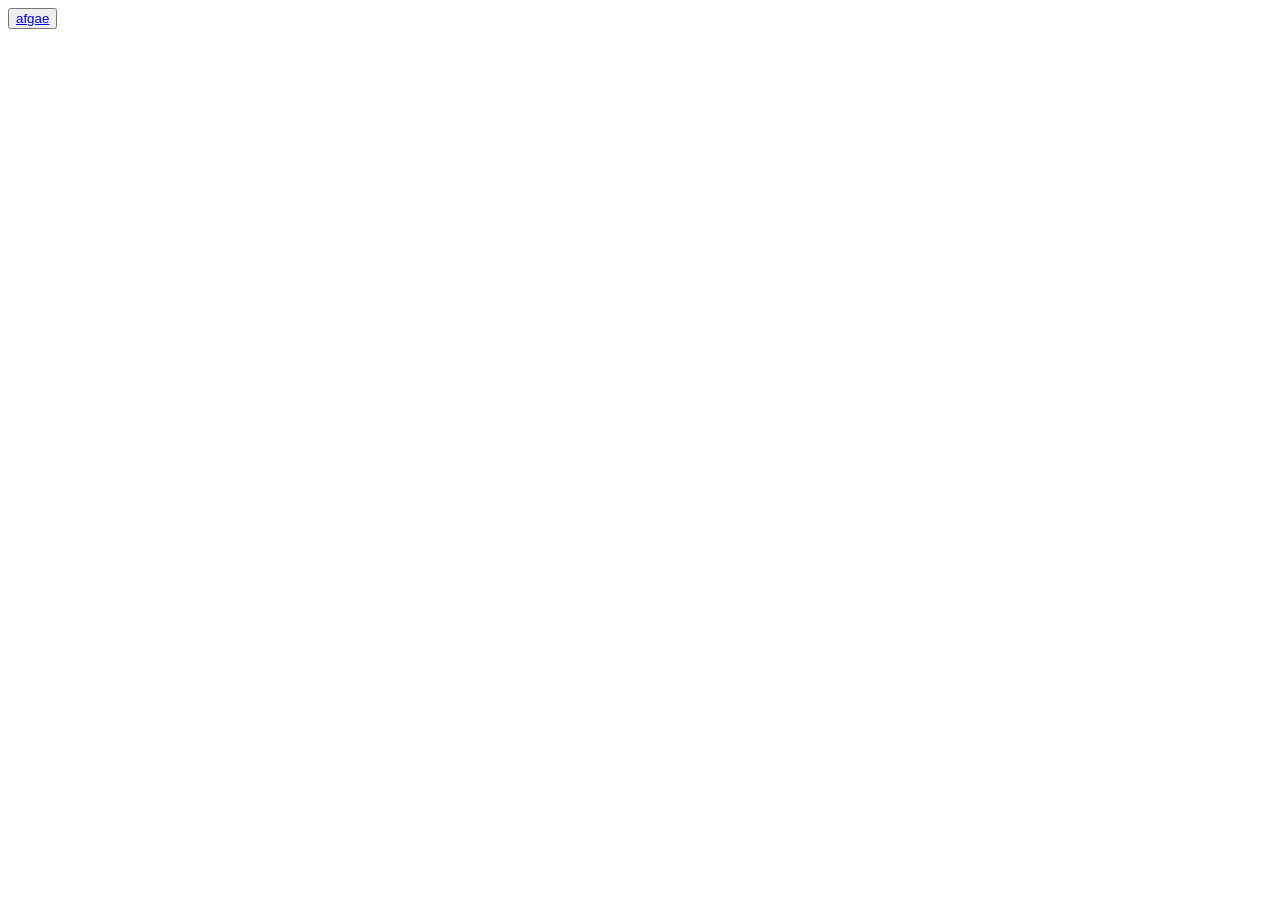
==== index.html @ 1c44e3d9 "Initial commit" ====
<!DOCTYPE html>
<html>
  <head>
    <title>Hypermedia Project 2</title>
    <link href="style.css" rel="stylesheet" />
    <script src="script.js"></script>
  </head>

  <body>
    <button>
      <a href="easy.html"> afgae </a>
    </button>
  </body>
</html>
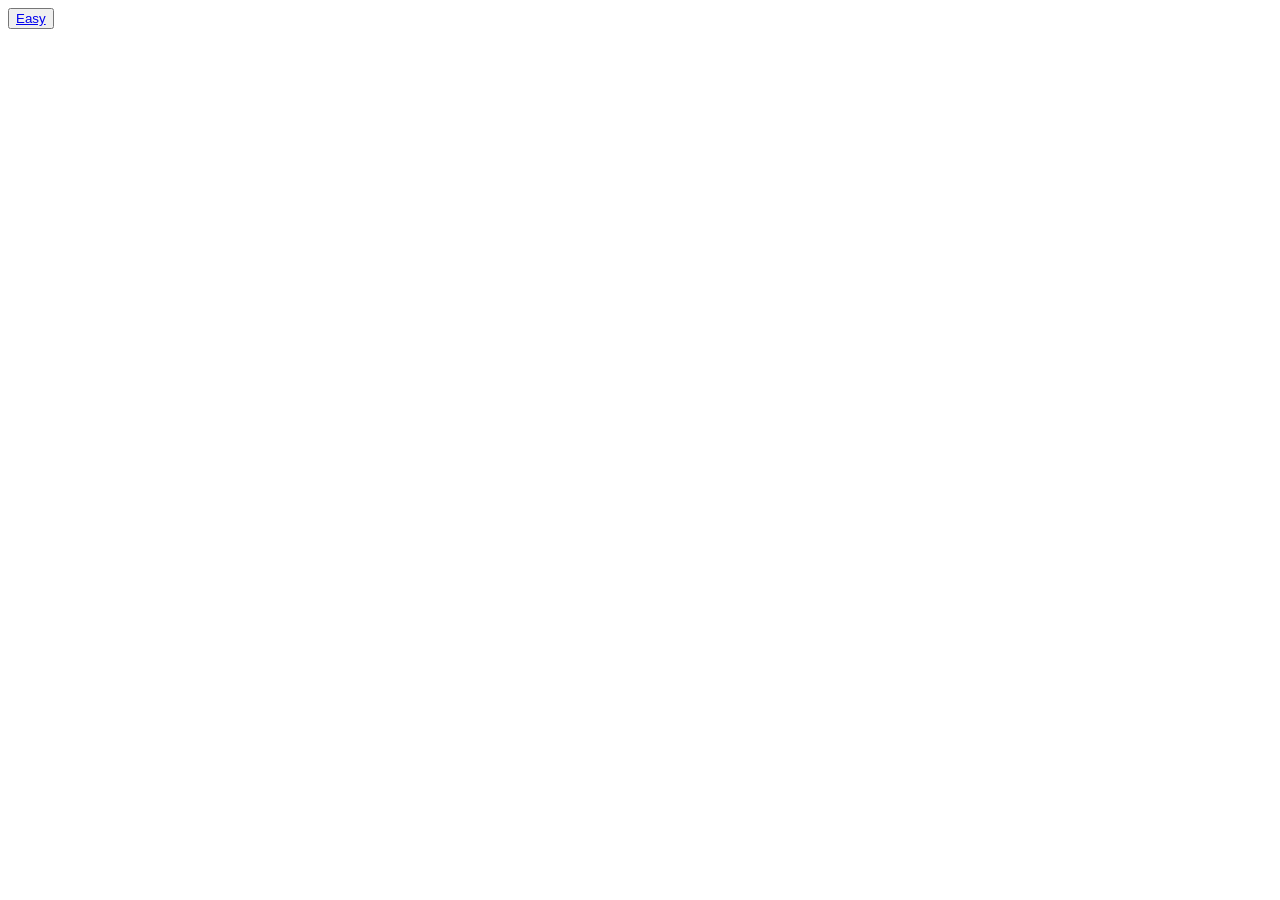
==== commit 8a853e03: "Being able to draw a board and cars and said board" ====
--- a/index.html
+++ b/index.html
@@ -1,4 +1,4 @@
-<!DOCTYPE html>
+<!doctype html>
 <html>
   <head>
     <title>Hypermedia Project 2</title>
@@ -8,7 +8,7 @@
 
   <body>
     <button>
-      <a href="easy.html"> afgae </a>
+      <a href="easy.html">Easy</a>
     </button>
   </body>
 </html>
--- a/style.css
+++ b/style.css
@@ -0,0 +1,25 @@
+#board {
+  border-color: red;
+  border-style: solid;
+  border-width: 5px;
+
+  position: relative;
+
+  display: grid;
+}
+
+.row {
+  display: flex;
+  flex-direction: row;
+}
+
+.cell {
+  width: 50px;
+  height: 50px;
+
+  outline: 1px solid blue;
+}
+
+.car {
+  position: absolute;
+}
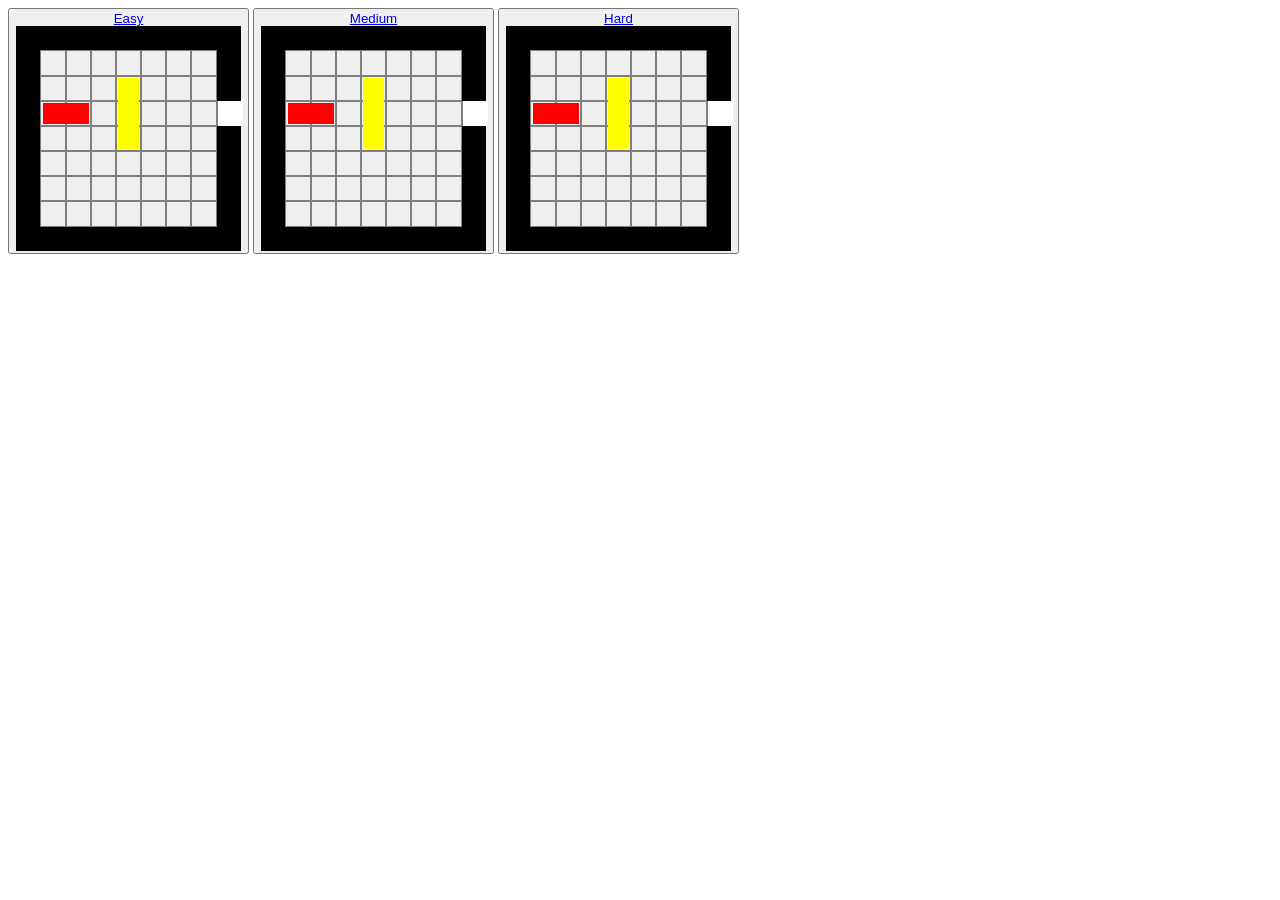
==== commit 9b9ecc22: "Template for other levels" ====
--- a/index.html
+++ b/index.html
@@ -4,11 +4,33 @@
     <title>Hypermedia Project 2</title>
     <link href="style.css" rel="stylesheet" />
     <script src="script.js"></script>
+    <script src="board.js"></script>
   </head>
 
-  <body>
+  <body
+    onload="
+      loadGame(EASY, 25, false, 'boardEasy');
+      loadGame(EASY, 25, false, 'boardMedium');
+      loadGame(EASY, 25, false, 'boardHard');
+    "
+  >
     <button>
-      <a href="easy.html">Easy</a>
+      <a href="easy.html">
+        Easy
+        <div class="board" id="boardEasy" draggable="false"></div>
+      </a>
+    </button>
+    <button>
+      <a href="medium.html">
+        Medium
+        <div class="board" id="boardMedium" draggable="false"></div>
+      </a>
+    </button>
+    <button>
+      <a href="hard.html">
+        Hard
+        <div class="board" id="boardHard" draggable="false"></div>
+      </a>
     </button>
   </body>
 </html>
--- a/style.css
+++ b/style.css
@@ -1,25 +1,34 @@
-#board {
-  border-color: red;
+.body {
+  background-color: white;
+}
+
+.board {
+  border-color: black;
   border-style: solid;
-  border-width: 5px;
 
   position: relative;
-
-  display: grid;
+  width: fit-content;
 }
 
 .row {
   display: flex;
   flex-direction: row;
+  width: fit-content;
 }
 
 .cell {
-  width: 50px;
-  height: 50px;
-
-  outline: 1px solid blue;
+  outline: 1px solid gray;
+  content: "test";
 }
 
 .car {
   position: absolute;
+  z-index: 20;
 }
+
+#exit {
+  background-color: white;
+  position: absolute;
+  z-index: 10;
+  border-left: 1px solid gray;
+}
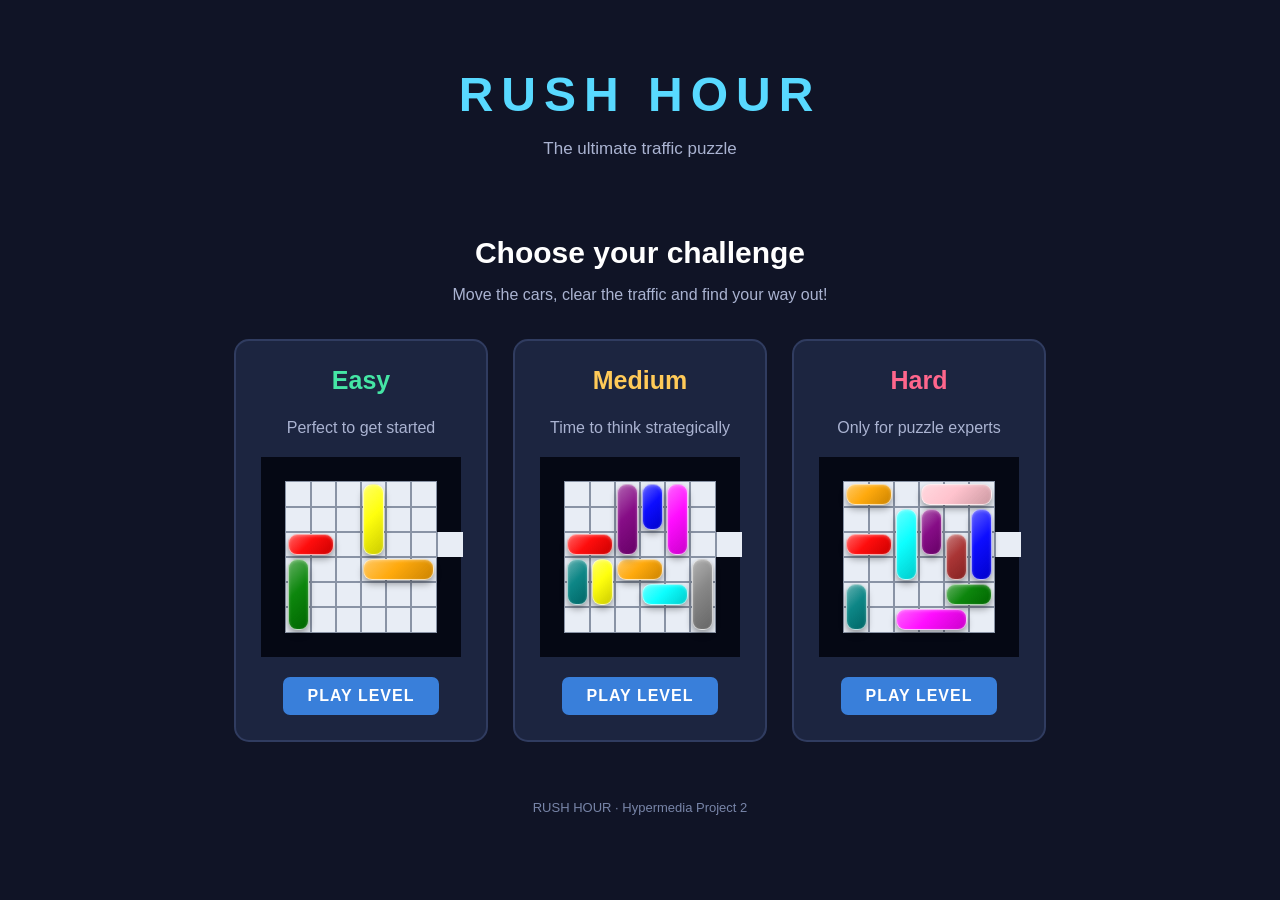
==== commit ae04bded: "tot acabat" ====
--- a/index.html
+++ b/index.html
@@ -1,36 +1,64 @@
-<!doctype html>
-<html>
+
+<!DOCTYPE html>
+<html lang="en">
   <head>
-    <title>Hypermedia Project 2</title>
-    <link href="style.css" rel="stylesheet" />
-    <script src="script.js"></script>
-    <script src="board.js"></script>
+    <meta charset="UTF-8">
+    <meta name="viewport" content="width=device-width, initial-scale=1.0">
+    <title>Rush Hour - Choose your level</title>
+    <link href="style.css" rel="stylesheet">
+    <script src="board.js" defer></script>
   </head>
 
-  <body
+  <body class="home-page"
     onload="
       loadGame(EASY, 25, false, 'boardEasy');
-      loadGame(EASY, 25, false, 'boardMedium');
-      loadGame(EASY, 25, false, 'boardHard');
-    "
-  >
-    <button>
-      <a href="easy.html">
-        Easy
-        <div class="board" id="boardEasy" draggable="false"></div>
-      </a>
-    </button>
-    <button>
-      <a href="medium.html">
-        Medium
-        <div class="board" id="boardMedium" draggable="false"></div>
-      </a>
-    </button>
-    <button>
-      <a href="hard.html">
-        Hard
-        <div class="board" id="boardHard" draggable="false"></div>
-      </a>
-    </button>
+      loadGame(MEDIUM, 25, false, 'boardMedium');
+      loadGame(HARD, 25, false, 'boardHard');
+    ">
+
+    <header class="main-header">
+      <h1>RUSH HOUR</h1>
+      <p class="subtitle">The ultimate traffic puzzle</p>
+    </header>
+
+    <main class="home-container">
+      <section class="welcome">
+        <h2>Choose your challenge</h2>
+        <p>
+          Move the cars, clear the traffic and find your way out!
+        </p>
+      </section>
+
+      <section class="levels">
+
+        <a href="easy.html" class="level-card easy-card">
+          <h3>Easy</h3>
+          <p>Perfect to get started</p>
+          <div class="board" id="boardEasy" draggable="false"></div>
+          <span class="play-text">PLAY LEVEL</span>
+        </a>
+
+        <a href="medium.html" class="level-card medium-card">
+          <h3>Medium</h3>
+          <p>Time to think strategically</p>
+          <div class="board" id="boardMedium" draggable="false"></div>
+          <span class="play-text">PLAY LEVEL</span>
+        </a>
+
+        <a href="hard.html" class="level-card hard-card">
+          <h3>Hard</h3>
+          <p>Only for puzzle experts</p>
+          <div class="board" id="boardHard" draggable="false"></div>
+          <span class="play-text">PLAY LEVEL</span>
+        </a>
+
+      </section>
+    </main>
+
+    <footer class="main-footer">
+      <p>RUSH HOUR · Hypermedia Project 2</p>
+    </footer>
+
   </body>
 </html>
+
--- a/style.css
+++ b/style.css
@@ -1,13 +1,117 @@
-.body {
-  background-color: white;
-}
-
+
+/* General page style */
+body {
+  margin: 0;
+  font-family: Arial, sans-serif;
+  background-color: #101426;
+  color: white;
+}
+
+/* Main menu header */
+.main-header {
+  text-align: center;
+  padding: 35px 20px 15px;
+}
+
+.main-header h1 {
+  font-size: 48px;
+  letter-spacing: 8px;
+  color: #58d9ff;
+  margin-bottom: 5px;
+}
+
+.subtitle {
+  color: #aab3d1;
+  font-size: 17px;
+}
+
+/* Main content */
+.home-container {
+  max-width: 1100px;
+  margin: auto;
+  padding: 20px;
+}
+
+.welcome {
+  text-align: center;
+  margin-bottom: 35px;
+}
+
+.welcome h2 {
+  font-size: 30px;
+  margin-bottom: 10px;
+}
+
+.welcome p {
+  color: #aab3d1;
+}
+
+/* Level cards */
+.levels {
+  display: flex;
+  justify-content: center;
+  gap: 25px;
+  flex-wrap: wrap;
+}
+
+.level-card {
+  display: flex;
+  flex-direction: column;
+  align-items: center;
+  background-color: #1c2540;
+  border: 2px solid #303c60;
+  border-radius: 15px;
+  padding: 25px;
+  text-decoration: none;
+  color: white;
+  transition: 0.3s;
+}
+
+.level-card:hover {
+  border-color: #58d9ff;
+  background-color: #253252;
+}
+
+.level-card h3 {
+  font-size: 25px;
+  margin: 0 0 8px;
+}
+
+.level-card p {
+  color: #aab3d1;
+  margin-bottom: 20px;
+}
+
+/* Level colors */
+.easy-card h3 {
+  color: #45e6a5;
+}
+
+.medium-card h3 {
+  color: #ffca58;
+}
+
+.hard-card h3 {
+  color: #ff668c;
+}
+
+.play-text {
+  margin-top: 20px;
+  padding: 10px 25px;
+  background-color: #397fda;
+  border-radius: 7px;
+  font-weight: bold;
+  letter-spacing: 1px;
+}
+
+/* Game board */
 .board {
-  border-color: black;
+  border-color: #050814;
   border-style: solid;
-
   position: relative;
   width: fit-content;
+  margin: auto;
+  background-color: #e8edf5;
 }
 
 .row {
@@ -17,18 +121,201 @@
 }
 
 .cell {
-  outline: 1px solid gray;
-  content: "test";
-}
+  outline: 1px solid #8993a5;
+}
+
+/* Car design */
 
 .car {
   position: absolute;
   z-index: 20;
-}
+  box-sizing: border-box;
+  border-radius: 9px;
+
+  border: 1px solid rgba(255, 255, 255, 0.65);
+
+  background-image: linear-gradient(
+    135deg,
+    rgba(255, 255, 255, 0.38),
+    rgba(255, 255, 255, 0.05) 45%,
+    rgba(0, 0, 0, 0.20)
+  );
+
+  box-shadow:
+    0 4px 7px rgba(0, 0, 0, 0.35),
+    inset 0 1px 3px rgba(255, 255, 255, 0.3);
+
+  cursor: grab;
+
+  transition: filter 0.2s, box-shadow 0.2s;
+}
+
+.car:hover {
+  filter: brightness(1.15);
+  box-shadow:
+    0 6px 12px rgba(0, 0, 0, 0.45),
+    inset 0 1px 3px rgba(255, 255, 255, 0.4);
+}
+
+.car:active {
+  cursor: grabbing;
+  filter: brightness(1.2);
+  box-shadow:
+    0 8px 15px rgba(0, 0, 0, 0.5),
+    inset 0 1px 4px rgba(255, 255, 255, 0.4);
+}
+
 
 #exit {
-  background-color: white;
+  background-color: #e8edf5;
   position: absolute;
   z-index: 10;
-  border-left: 1px solid gray;
-}
+  border-left: 1px solid #8993a5;
+}
+
+/* Footer */
+.main-footer {
+  text-align: center;
+  padding: 25px;
+  color: #7885a8;
+  font-size: 13px;
+}
+
+/* Game page menu */
+#menu {
+  padding: 20px;
+}
+
+#menu button {
+  padding: 9px 18px;
+  margin-right: 10px;
+  border: none;
+  border-radius: 6px;
+  background-color: #397fda;
+  color: white;
+  cursor: pointer;
+}
+
+#menu button a {
+  color: white;
+  text-decoration: none;
+}
+
+#moveCount {
+  font-size: 20px;
+  font-weight: bold;
+}
+
+
+/* Game screen */
+
+.game-page {
+  min-height: 100vh;
+}
+
+.game-header {
+  text-align: center;
+  padding: 25px;
+}
+
+.game-header h1 {
+  color: #58d9ff;
+  font-size: 36px;
+  letter-spacing: 6px;
+  margin-bottom: 5px;
+}
+
+.game-header p {
+  color: #aab3d1;
+  font-size: 18px;
+}
+
+.game-container {
+  display: flex;
+  flex-direction: column;
+  align-items: center;
+  padding: 20px;
+}
+
+#menu {
+  display: flex;
+  justify-content: center;
+  gap: 12px;
+}
+
+#menu button {
+  padding: 12px 24px;
+  border: 1px solid #58d9ff;
+  border-radius: 8px;
+  background-color: #1c2540;
+  color: white;
+  font-size: 15px;
+  cursor: pointer;
+}
+
+#menu button:hover {
+  background-color: #397fda;
+}
+
+#moveCount {
+  color: #58d9ff;
+  font-size: 22px;
+  font-weight: bold;
+  margin: 25px;
+}
+
+.game-container .board {
+  margin: 10px auto;
+}
+
+/* Victory screen */
+
+#victoryScreen {
+  display: none;
+  position: fixed;
+  top: 0;
+  left: 0;
+  width: 100%;
+  height: 100%;
+  background-color: rgba(5, 8, 20, 0.85);
+  z-index: 100;
+  justify-content: center;
+  align-items: center;
+}
+
+.victory-box {
+  background-color: #1c2540;
+  border: 2px solid #58d9ff;
+  border-radius: 18px;
+  padding: 40px;
+  text-align: center;
+  width: 350px;
+  max-width: 80%;
+  box-shadow: 0 0 25px rgba(88, 217, 255, 0.25);
+}
+
+.victory-box h2 {
+  color: #45e6a5;
+  font-size: 36px;
+  margin-top: 0;
+}
+
+.victory-box p {
+  color: #aab3d1;
+  font-size: 17px;
+}
+
+.victory-box button {
+  padding: 12px 20px;
+  margin: 8px 4px;
+  border: none;
+  border-radius: 7px;
+  background-color: #397fda;
+  color: white;
+  cursor: pointer;
+  font-size: 15px;
+}
+
+.victory-box button:hover {
+  background-color: #58a5ff;
+}
